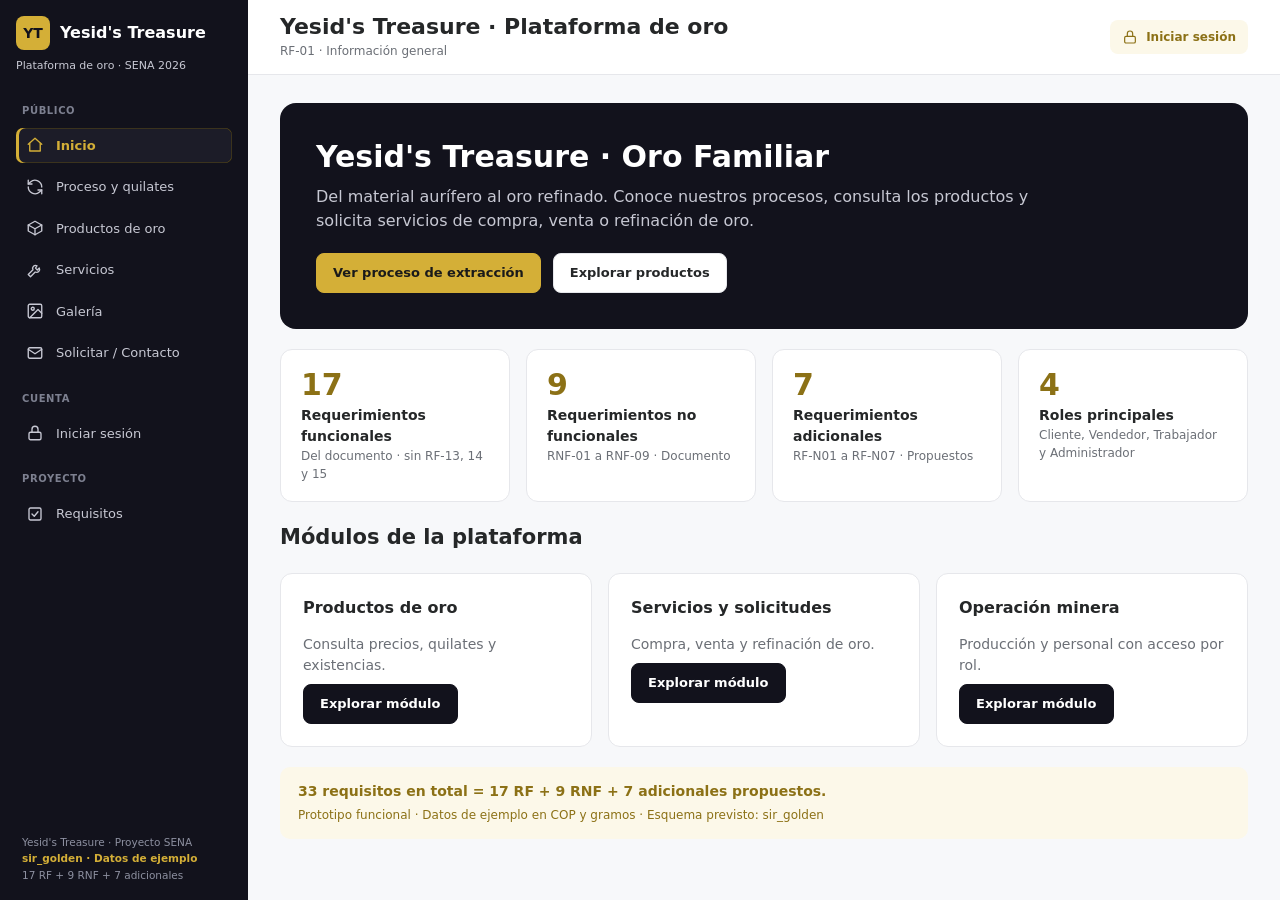
==== docs/index.html @ e4a6eb2e "Mover sitio a /docs para GitHub Pages" ====
<!doctype html>
<html lang="es">
<head>
<meta charset="utf-8">
<meta name="viewport" content="width=device-width,initial-scale=1">
<title>Yesid's Treasure · Plataforma de oro</title>
<link rel="stylesheet" href="css/styles.css">
</head>
<body>
<aside id="side" aria-label="Navegación principal"></aside>
<div id="wrap">
 <header class="top">
  <button id="menu" aria-label="Abrir menú"><svg width="20" height="20" viewBox="0 0 24 24" fill="none" stroke="currentColor" stroke-width="2" stroke-linecap="round"><path d="M4 7h16M4 12h16M4 17h16"/></svg></button>
  <div><h1 id="ttl"></h1><div class="rf" id="rf"></div></div>
  <div class="sp"></div><div id="user"></div>
 </header>
 <main id="app" tabindex="-1"></main>
</div>
<div id="toast" role="status" aria-live="polite"></div>
<div id="modal" role="dialog" aria-modal="true"><div class="box" id="mbox"></div></div>

<script src="js/utilidades.js"></script>
<script src="js/estado.js"></script>
<script src="js/datos.js"></script>
<script src="js/rutas.js"></script>
<script src="js/vistas.js"></script>
<script src="js/eventos.js"></script>
</body>
</html>
---- docs/css/styles.css ----
:root{--bg:#f7f8fa;--card:#fff;--ink:#252728;--muted:#6b6f76;--line:#e6e7eb;--gold:#d4af37;--goldink:#8c7116;--pale:#fcf8e9;--dark:#12121c;--active:#1c1c28;--nav:#c7c8d3;--ok:#1f7a3d;--okbg:#e7f4ea;--warn:#a15c00;--warnbg:#fff1dc;--bad:#b3261e;--badbg:#fde9e7;--info:#1d4f91;--infobg:#e6eefa;--field:#f3f4f6}
@media(prefers-color-scheme:dark){:root{--bg:#0c0c13;--card:#161620;--ink:#ececf1;--muted:#9fa1ab;--line:#2a2a38;--pale:#262210;--goldink:#e3c55a;--field:#1e1e2a;--okbg:#12301c;--ok:#73d08d;--warnbg:#38280c;--warn:#f0b35a;--badbg:#3a1613;--bad:#ff9b92;--infobg:#14243d;--info:#8db8f5}}
*{box-sizing:border-box}
html{scroll-behavior:smooth}
body{margin:0;font-family:Inter,system-ui,-apple-system,"Segoe UI",Roboto,sans-serif;background:var(--bg);color:var(--ink);font-size:14px;line-height:1.5;display:flex;min-height:100vh}
button,input,select,textarea{font:inherit;color:inherit}
a{color:inherit}
.sr{position:absolute;left:-9999px}
/* sidebar */
#side{width:248px;flex:none;background:var(--dark);color:var(--nav);height:100vh;position:sticky;top:0;display:flex;flex-direction:column;padding:16px;gap:6px;overflow:auto;z-index:20}
.brand{display:flex;align-items:center;gap:10px;margin-bottom:2px}
.mono{width:34px;height:34px;border-radius:8px;background:var(--gold);color:var(--dark);font-weight:800;display:grid;place-items:center}
.brand b{color:#fff;font-size:16px}.tagline{font-size:11px;color:var(--nav);margin:0 0 8px}
.grp{font-size:10px;font-weight:700;letter-spacing:.06em;text-transform:uppercase;color:#7d8090;margin:14px 6px 4px}
.nav{display:flex;align-items:center;gap:12px;width:100%;border:0;background:none;color:var(--nav);text-decoration:none;padding:8px 10px;border-radius:7px;cursor:pointer;font-size:13px;text-align:left}
.nav svg{width:18px;height:18px;flex:none}
.nav:hover{background:#1a1a26;color:#fff}
.nav.on{background:var(--active);color:var(--gold);font-weight:700;box-shadow:inset 3px 0 var(--gold),inset 0 0 0 .5px #5b4b12}
.sfoot{margin-top:auto;font-size:10.5px;color:#8d90a0;padding:12px 6px 0;line-height:1.6}.sfoot b{color:var(--gold);font-weight:600}
/* main */
#wrap{flex:1;min-width:0;display:flex;flex-direction:column}
header.top{background:var(--card);border-bottom:1px solid var(--line);padding:14px 32px;display:flex;align-items:center;gap:16px;position:sticky;top:0;z-index:10}
#menu{display:none;border:1px solid var(--line);background:var(--card);border-radius:8px;width:38px;height:38px;cursor:pointer}
header h1{margin:0;font-size:22px;line-height:1.2}
header .rf{font-size:12px;color:var(--muted);margin-top:2px}
.sp{flex:1}
.chip{display:inline-flex;align-items:center;gap:8px;background:var(--pale);color:var(--goldink);font-weight:700;font-size:12px;border:0;border-radius:8px;padding:8px 12px;cursor:pointer;text-decoration:none}
.chip svg{width:16px;height:16px}
main{padding:28px 32px 56px;max-width:1280px;width:100%}
.stack{display:flex;flex-direction:column;gap:20px}
.grid{display:grid;gap:16px}
.g2{grid-template-columns:repeat(2,minmax(0,1fr))}.g3{grid-template-columns:repeat(3,minmax(0,1fr))}.g4{grid-template-columns:repeat(4,minmax(0,1fr))}
.card{background:var(--card);border:1px solid var(--line);border-radius:12px;padding:22px}
.card h2,.card h3{margin:0 0 6px;font-size:18px}
.card h3{font-size:16px}
.muted{color:var(--muted)}.small{font-size:12px}
.hero{background:var(--dark);color:#fff;border-radius:16px;padding:36px;border:0}
.hero h2{font-size:30px;margin:0 0 10px;line-height:1.2}.hero p{color:var(--nav);font-size:16px;max-width:760px;margin:0 0 20px}
.kpi{padding:18px 20px}.kpi .n{font-size:30px;font-weight:800;color:var(--goldink);line-height:1.1}.kpi .l{font-weight:700;margin-top:4px}
.btn{color:var(--ink);border:1px solid var(--line);background:var(--card);border-radius:8px;padding:9px 16px;font-weight:700;font-size:13px;cursor:pointer;text-decoration:none;display:inline-flex;align-items:center;gap:8px;justify-content:center}
.btn:hover{border-color:var(--gold)}
.btn.gold{background:var(--gold);border-color:var(--gold);color:#1a1a1a}.btn.gold:hover{filter:brightness(1.06)}
.btn.dark{background:var(--dark);border-color:var(--dark);color:#fff}
.btn.sm{padding:5px 10px;font-size:12px}
.btn[disabled]{opacity:.5;cursor:not-allowed}
.row{display:flex;gap:12px;flex-wrap:wrap;align-items:center}
.tabs{display:flex;gap:8px;flex-wrap:wrap}
.tab{border:1px solid var(--line);background:var(--card);border-radius:8px;padding:8px 14px;font-weight:700;font-size:13px;cursor:pointer}
.tab.on{background:var(--gold);border-color:var(--gold);color:#1a1a1a}
.tw{overflow:auto;border-radius:10px}
table{width:100%;border-collapse:separate;border-spacing:0 6px;font-size:13.5px}
th{background:var(--pale);color:var(--goldink);text-align:left;padding:10px 12px;font-size:12px;position:sticky;top:0}
th:first-child{border-radius:8px 0 0 8px}th:last-child{border-radius:0 8px 8px 0}
td{background:var(--field);padding:11px 12px}
td:first-child{border-radius:8px 0 0 8px}td:last-child{border-radius:0 8px 8px 0}
tr.click{cursor:pointer}tr.click:hover td{outline:1px solid var(--gold);outline-offset:-1px}
.badge{display:inline-block;border-radius:999px;padding:2px 10px;font-size:12px;font-weight:700}
.b-warn{background:var(--warnbg);color:var(--warn)}.b-info{background:var(--infobg);color:var(--info)}.b-ok{background:var(--okbg);color:var(--ok)}.b-bad{background:var(--badbg);color:var(--bad)}.b-gray{background:var(--field);color:var(--muted)}
/* forms */
form{display:grid;gap:14px}
.f{display:flex;flex-direction:column;gap:5px}
.f label{font-weight:700;font-size:13px}
.f input,.f select,.f textarea{background:var(--field);border:1px solid var(--line);border-radius:8px;padding:10px 12px;width:100%}
.f input:focus,.f select:focus,.f textarea:focus,.btn:focus-visible,.tab:focus-visible,.nav:focus-visible,.chip:focus-visible{outline:2px solid var(--gold);outline-offset:1px}
.f .h{font-size:12px;color:var(--muted)}
.f.err input,.f.err select,.f.err textarea{border-color:var(--bad)}
.f .e{font-size:12px;color:var(--bad);font-weight:600;min-height:0}
.two{display:grid;grid-template-columns:1fr 1fr;gap:14px}
.calc{background:var(--pale);color:var(--goldink);border-radius:10px;padding:12px 14px;font-weight:700;font-size:13.5px}
.callout{background:var(--pale);color:var(--goldink);border-radius:10px;padding:14px 18px}
.callout b{display:block;margin-bottom:2px}
.pcard{display:flex;flex-direction:column;gap:8px}
.pcard .price{font-weight:800;font-size:18px}
.steps{list-style:none;margin:0;padding:0;display:grid;gap:10px}
.steps li{display:flex;gap:14px;align-items:flex-start;background:var(--field);border-radius:10px;padding:14px 16px}
.steps .num{flex:none;width:32px;height:32px;border-radius:50%;background:var(--gold);color:#1a1a1a;font-weight:800;display:grid;place-items:center}
.gal{display:grid;grid-template-columns:repeat(2,1fr);gap:16px}
.gal figure{margin:0;background:var(--card);border:1px solid var(--line);border-radius:12px;overflow:hidden}
.gal img{display:block;width:100%;height:auto}.gal figcaption{padding:12px 16px}.gal small{color:var(--muted);display:block}
.qgrid{display:grid;grid-template-columns:repeat(3,1fr);gap:16px}.q .k{font-size:28px;font-weight:800;color:var(--goldink)}
.tl{display:flex;gap:0;margin:14px 0 4px}.tl div{flex:1;text-align:center;font-size:12px;color:var(--muted);position:relative;padding-top:20px}
.tl div::before{content:"";position:absolute;top:2px;left:50%;width:14px;height:14px;margin-left:-7px;border-radius:50%;background:var(--line)}
.tl div::after{content:"";position:absolute;top:8px;left:-50%;width:100%;height:2px;background:var(--line);z-index:0}
.tl div:first-child::after{display:none}.tl div.on{color:var(--ink);font-weight:700}.tl div.on::before{background:var(--gold)}.tl div.on::after{background:var(--gold)}
#toast{position:fixed;right:20px;bottom:20px;display:grid;gap:8px;z-index:60}
.t{background:var(--dark);color:#fff;border-left:4px solid var(--gold);padding:12px 16px;border-radius:8px;box-shadow:0 8px 24px #0004;max-width:360px;animation:in .2s}
.t.bad{border-color:#ff7b72}
@keyframes in{from{transform:translateY(8px);opacity:0}}
#modal{position:fixed;inset:0;background:#0007;display:none;place-items:center;z-index:50;padding:16px}
#modal.on{display:grid}
#modal .box{background:var(--card);border-radius:14px;max-width:560px;width:100%;max-height:90vh;overflow:auto;padding:24px;border:1px solid var(--line)}
dl{display:grid;grid-template-columns:150px 1fr;gap:8px 12px;margin:12px 0}dt{color:var(--muted)}dd{margin:0;font-weight:600}
.dis{display:none}
.nodata{padding:28px;text-align:center;color:var(--muted)}
@media(max-width:1080px){.g4{grid-template-columns:repeat(2,1fr)}.g3{grid-template-columns:repeat(2,1fr)}}
@media(max-width:900px){
 #side{position:fixed;left:-270px;transition:left .2s;box-shadow:0 0 40px #0008}#side.open{left:0}
 #menu{display:grid;place-items:center}
 header.top{padding:12px 16px}main{padding:18px 16px 40px}
 .g2,.g3,.g4,.two,.qgrid,.gal{grid-template-columns:1fr}
 .hero{padding:24px}.hero h2{font-size:24px}
 header h1{font-size:18px}dl{grid-template-columns:1fr}
}
@media(prefers-reduced-motion:reduce){*{animation:none!important;transition:none!important}html{scroll-behavior:auto}}
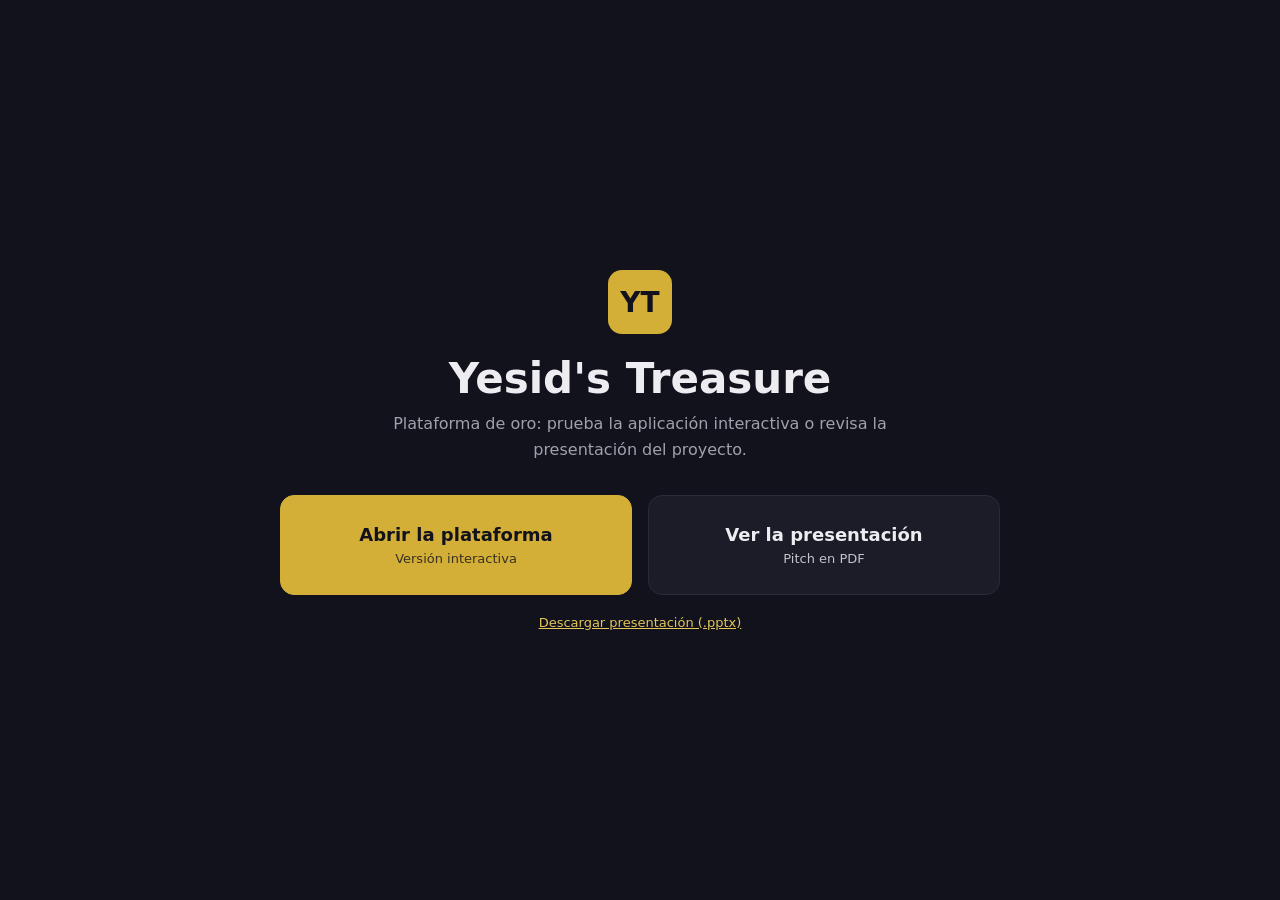
==== commit 7db9f7c5: "Portada, plataforma en /app y presentacion" ====
--- a/docs/index.html
+++ b/docs/index.html
@@ -4,26 +4,33 @@
 <meta charset="utf-8">
 <meta name="viewport" content="width=device-width,initial-scale=1">
 <title>Yesid's Treasure · Plataforma de oro</title>
-<link rel="stylesheet" href="css/styles.css">
+<style>
+*{box-sizing:border-box}
+body{margin:0;min-height:100vh;display:flex;align-items:center;justify-content:center;padding:24px;background:#12121c;color:#ececf1;font-family:Inter,system-ui,-apple-system,"Segoe UI",Roboto,sans-serif}
+main{max-width:720px;width:100%;text-align:center}
+.mono{width:64px;height:64px;margin:0 auto 20px;border-radius:14px;background:#d4af37;color:#12121c;font-weight:800;font-size:28px;display:flex;align-items:center;justify-content:center}
+h1{margin:0 0 8px;font-size:clamp(28px,5vw,42px)}
+p{margin:0 auto 32px;max-width:520px;color:#9fa1ab;line-height:1.6}
+.grid{display:grid;grid-template-columns:repeat(auto-fit,minmax(260px,1fr));gap:16px}
+a.card{display:block;padding:28px 20px;border-radius:14px;text-decoration:none;color:inherit;background:#1c1c28;border:1px solid #2a2a38;transition:transform .15s,border-color .15s}
+a.card:hover,a.card:focus-visible{transform:translateY(-3px);border-color:#d4af37;outline:none}
+a.main{background:#d4af37;color:#12121c;border-color:#d4af37}
+.t{display:block;font-size:18px;font-weight:700;margin-bottom:6px}
+.s{display:block;font-size:13px;opacity:.8}
+.dl{margin-top:20px;font-size:13px;color:#9fa1ab}
+.dl a{color:#e3c55a}
+</style>
 </head>
 <body>
-<aside id="side" aria-label="Navegación principal"></aside>
-<div id="wrap">
- <header class="top">
-  <button id="menu" aria-label="Abrir menú"><svg width="20" height="20" viewBox="0 0 24 24" fill="none" stroke="currentColor" stroke-width="2" stroke-linecap="round"><path d="M4 7h16M4 12h16M4 17h16"/></svg></button>
-  <div><h1 id="ttl"></h1><div class="rf" id="rf"></div></div>
-  <div class="sp"></div><div id="user"></div>
- </header>
- <main id="app" tabindex="-1"></main>
-</div>
-<div id="toast" role="status" aria-live="polite"></div>
-<div id="modal" role="dialog" aria-modal="true"><div class="box" id="mbox"></div></div>
-
-<script src="js/utilidades.js"></script>
-<script src="js/estado.js"></script>
-<script src="js/datos.js"></script>
-<script src="js/rutas.js"></script>
-<script src="js/vistas.js"></script>
-<script src="js/eventos.js"></script>
+<main>
+ <div class="mono">YT</div>
+ <h1>Yesid's Treasure</h1>
+ <p>Plataforma de oro: prueba la aplicación interactiva o revisa la presentación del proyecto.</p>
+ <div class="grid">
+  <a class="card main" href="app/"><span class="t">Abrir la plataforma</span><span class="s">Versión interactiva</span></a>
+  <a class="card" href="presentacion/Yesids_Treasure_Pitch.pdf"><span class="t">Ver la presentación</span><span class="s">Pitch en PDF</span></a>
+ </div>
+ <div class="dl"><a href="presentacion/Yesids_Treasure_Pitch.pptx" download>Descargar presentación (.pptx)</a></div>
+</main>
 </body>
 </html>
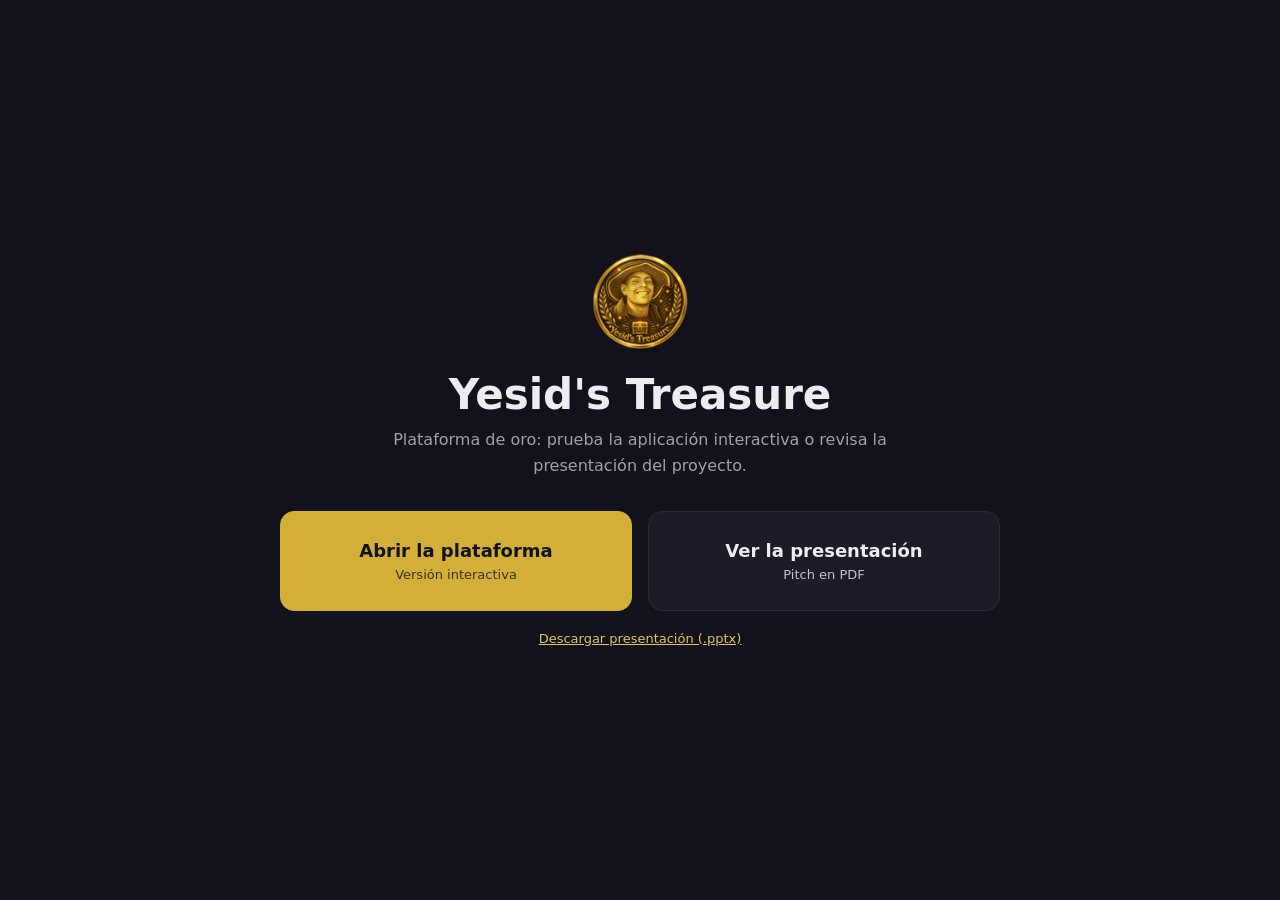
==== commit bf5c9290: "Actualiza la plataforma y el pitch: sin joyería, con logo y capturas nuevas - Quita el servicio, los" ====
--- a/docs/index.html
+++ b/docs/index.html
@@ -4,7 +4,9 @@
 <meta charset="utf-8">
 <meta name="viewport" content="width=device-width,initial-scale=1">
 <title>Yesid's Treasure · Plataforma de oro</title>
+<link rel="icon" type="image/png" href="app/img/logo.png">
 <style>
+.logo{width:96px;height:96px;margin:0 auto 20px;display:block;border-radius:50%}
 *{box-sizing:border-box}
 body{margin:0;min-height:100vh;display:flex;align-items:center;justify-content:center;padding:24px;background:#12121c;color:#ececf1;font-family:Inter,system-ui,-apple-system,"Segoe UI",Roboto,sans-serif}
 main{max-width:720px;width:100%;text-align:center}
@@ -23,7 +25,7 @@
 </head>
 <body>
 <main>
- <div class="mono">YT</div>
+ <img class="logo" src="app/img/logo.png" alt="Logo de Yesid's Treasure">
  <h1>Yesid's Treasure</h1>
  <p>Plataforma de oro: prueba la aplicación interactiva o revisa la presentación del proyecto.</p>
  <div class="grid">
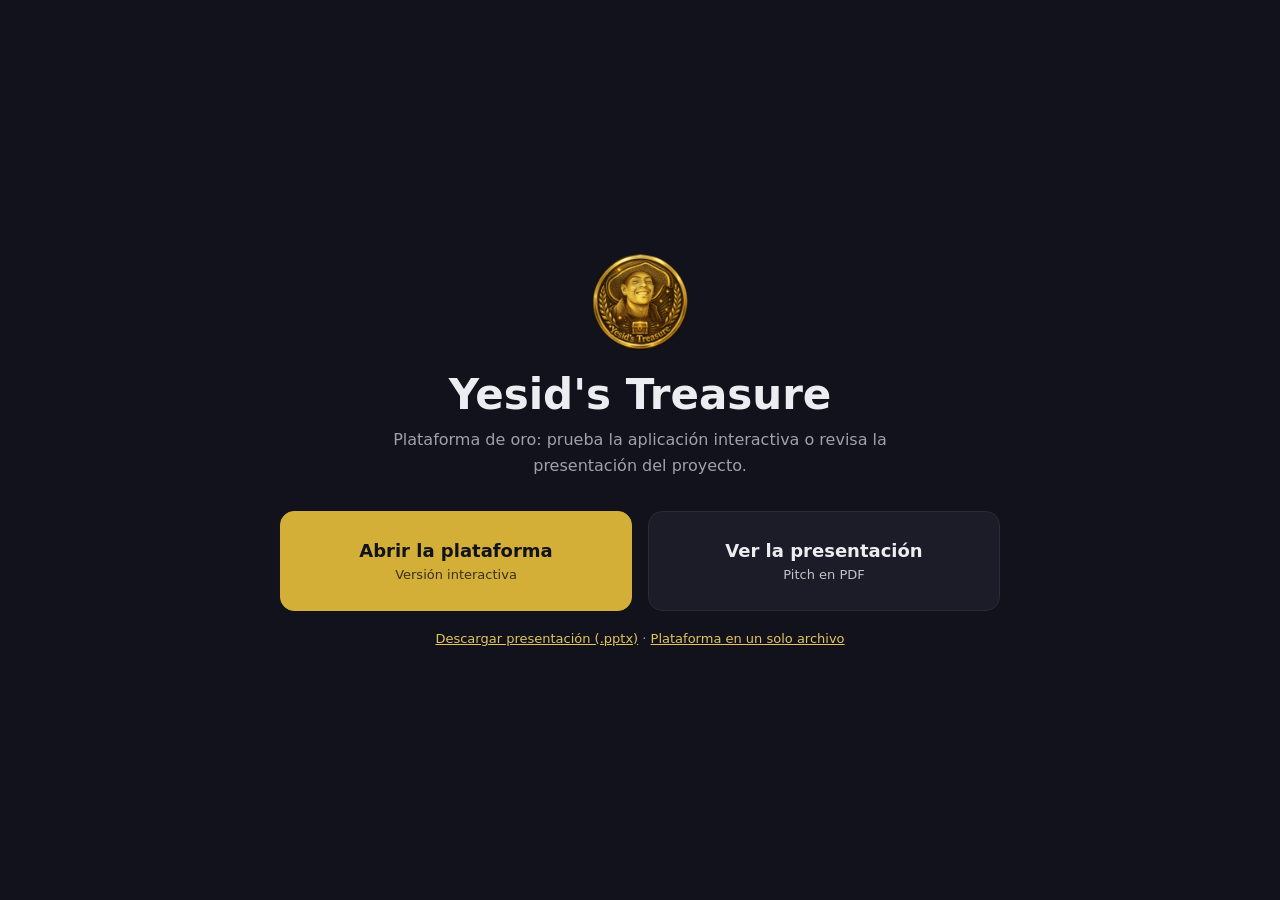
==== commit 3fb5dce6: "Fuerza la recarga de la plataforma actualizada y enlaza la versión de un solo archivo Co-Authored-By" ====
--- a/docs/index.html
+++ b/docs/index.html
@@ -29,10 +29,10 @@
  <h1>Yesid's Treasure</h1>
  <p>Plataforma de oro: prueba la aplicación interactiva o revisa la presentación del proyecto.</p>
  <div class="grid">
-  <a class="card main" href="app/"><span class="t">Abrir la plataforma</span><span class="s">Versión interactiva</span></a>
-  <a class="card" href="presentacion/Yesids_Treasure_Pitch.pdf"><span class="t">Ver la presentación</span><span class="s">Pitch en PDF</span></a>
+  <a class="card main" href="app/?v=20261127"><span class="t">Abrir la plataforma</span><span class="s">Versión interactiva</span></a>
+  <a class="card" href="presentacion/Yesids_Treasure_Pitch.pdf?v=20261127"><span class="t">Ver la presentación</span><span class="s">Pitch en PDF</span></a>
  </div>
- <div class="dl"><a href="presentacion/Yesids_Treasure_Pitch.pptx" download>Descargar presentación (.pptx)</a></div>
+ <div class="dl"><a href="presentacion/Yesids_Treasure_Pitch.pptx" download>Descargar presentación (.pptx)</a> · <a href="app/completo.html?v=20261127">Plataforma en un solo archivo</a></div>
 </main>
 </body>
 </html>
